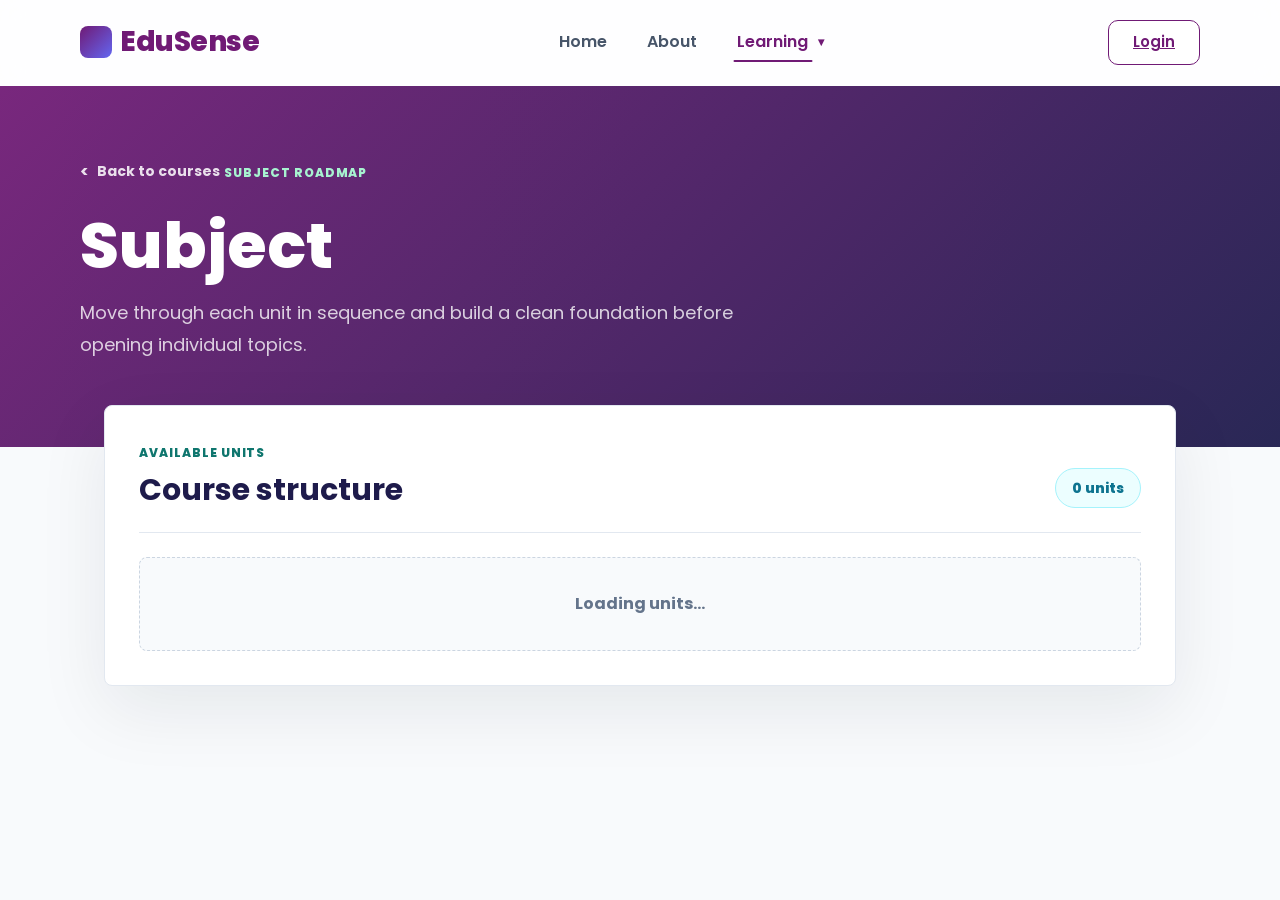
==== subject-detail.html @ 9ac5adc7 "frontend code" ====
<!DOCTYPE html>
<html lang="en">
<head>
    <meta charset="UTF-8">
    <meta name="viewport" content="width=device-width, initial-scale=1.0">
    <title>Subject Units - EduSense</title>
    <link rel="preconnect" href="https://fonts.googleapis.com">
    <link rel="preconnect" href="https://fonts.gstatic.com" crossorigin>
    <link href="https://fonts.googleapis.com/css2?family=Poppins:wght@400;500;600;700;800&display=swap" rel="stylesheet">
    <link rel="stylesheet" href="styles.css">
</head>
<body class="learning-detail-page">
    <nav>
        <div class="logo">EduSense</div>
        <ul class="nav-links">
            <li><a href="index.html">Home</a></li>
            <li><a href="about.html">About</a></li>
            <li class="dropdown">
                <a href="courses.html" class="active">Learning</a>
                <ul class="dropdown-menu">
                    <li><a href="dashboard.html">Dashboard</a></li>
                    <li><a href="courses.html">Courses</a></li>
                    <li><a href="quizzes.html">Quiz</a></li>
                    <li><a href="index.html#chatbot">Chatbot</a></li>
                </ul>
            </li>
        </ul>
        <div class="nav-buttons">
            <a href="login.html" class="btn-signin">Login</a>
            <div class="hamburger" id="hamburger">
                <span></span>
                <span></span>
                <span></span>
            </div>
        </div>
    </nav>

    <header class="learning-hero">
        <div class="learning-hero-inner">
            <a href="courses.html" class="learning-back-link">Back to courses</a>
            <div class="learning-kicker">Subject roadmap</div>
            <h1 id="subjectTitle">Subject Units</h1>
            <p>Move through each unit in sequence and build a clean foundation before opening individual topics.</p>
        </div>
    </header>

    <main class="learning-main">
        <section class="learning-panel">
            <div class="learning-section-head">
                <div>
                    <span class="learning-label">Available units</span>
                    <h2>Course structure</h2>
                </div>
                <span class="learning-count" id="unitCount">0 units</span>
            </div>

            <div id="loading" class="learning-status">Loading units...</div>
            <div id="unitsGrid" class="learning-list"></div>
        </section>
    </main>

    <script src="api.js"></script>
    <script>
        const hamburger = document.getElementById('hamburger');
        const navLinks = document.querySelector('.nav-links');
        const dropdown = document.querySelector('.dropdown > a');
        const dropdownMenu = document.querySelector('.dropdown-menu');

        hamburger.addEventListener('click', () => {
            hamburger.classList.toggle('active');
            navLinks.classList.toggle('active');
        });

        dropdown.addEventListener('click', (event) => {
            if (window.innerWidth <= 768) {
                event.preventDefault();
                dropdownMenu.classList.toggle('mobile-active');
            }
        });

        const params = new URLSearchParams(window.location.search);
        const subject = params.get('subject');
        const subjectName = subject ? subject.replace(/-/g, ' ') : 'Subject';

        document.getElementById('subjectTitle').textContent =
            subjectName.replace(/\b\w/g, letter => letter.toUpperCase());

        async function loadUnits() {
            const user = await api.requireAuth();
            if (!user) return;

            const units = await fetchAPI(`/learning/subjects/${subject}/units/`);
            const loading = document.getElementById('loading');
            const grid = document.getElementById('unitsGrid');
            const count = document.getElementById('unitCount');

            loading.style.display = 'none';

            if (!Array.isArray(units)) {
                grid.innerHTML = `<div class="learning-empty">${units.error || 'Failed to load units'}</div>`;
                return;
            }

            count.textContent = `${units.length} ${units.length === 1 ? 'unit' : 'units'}`;

            if (!units.length) {
                grid.innerHTML = '<div class="learning-empty">No units found for this subject.</div>';
                return;
            }

            grid.innerHTML = units.map((unit, index) => `
                <article class="learning-row">
                    <div class="learning-index">${String(index + 1).padStart(2, '0')}</div>
                    <div class="learning-row-body">
                        <p>Unit ${unit.order || index + 1}</p>
                        <h3>${unit.title}</h3>
                    </div>
                    <a href="unit-topics.html?unit=${unit.slug}" class="learning-action">Open Unit</a>
                </article>
            `).join('');
        }

        loadUnits();
    </script>
</body>
</html>
---- styles.css ----
:root {
  --primary: #701a75;
  --primary-light: #a21caf;
  --secondary: #6366f1;
  --accent: #fdf4ff;
  --text-dark: #1e1b4b;
  --text-muted: #475569;
  --bg-gradient: radial-gradient(at 0% 0%, hsla(253, 16%, 7%, 1) 0, transparent 50%),
    radial-gradient(at 50% 0%, hsla(225, 39%, 30%, 1) 0, transparent 50%),
    radial-gradient(at 100% 0%, hsla(339, 49%, 30%, 1) 0, transparent 50%);
  --glass: rgba(255, 255, 255, 0.8);
  --glass-border: rgba(255, 255, 255, 0.2);
  --shadow: 0 10px 30px -10px rgba(112, 26, 117, 0.2);
}

* {
  margin: 0;
  padding: 0;
  box-sizing: border-box;
}

html {
  scroll-behavior: smooth;
}

body {
  font-family: "Poppins", sans-serif;
  color: var(--text-dark);
  overflow-x: hidden;
  background-color: #fafafa;
  line-height: 1.5;
}

::selection {
  background: var(--primary-light);
  color: white;
}

/* Navigation Bar */
nav {
  display: flex;
  justify-content: space-between;
  align-items: center;
  padding: 20px 80px;
  background: var(--glass);
  backdrop-filter: blur(12px);
  -webkit-backdrop-filter: blur(12px);
  border-bottom: 1px solid var(--glass-border);
  position: sticky;
  top: 0;
  z-index: 1000;
  transition: all 0.3s ease;
}

.logo {
  font-size: 28px;
  font-weight: 800;
  color: var(--primary);
  letter-spacing: -0.5px;
  font-family: "Poppins", sans-serif;
  display: flex;
  align-items: center;
  gap: 8px;
}

.logo::before {
  content: "";
  width: 32px;
  height: 32px;
  background: linear-gradient(135deg, var(--primary) 0%, var(--secondary) 100%);
  border-radius: 8px;
  display: inline-block;
}

.nav-links {
  display: flex;
  list-style: none;
  gap: 32px;
}

.nav-links a {
  text-decoration: none;
  color: var(--text-muted);
  font-size: 16px;
  font-weight: 600;
  transition: all 0.3s ease;
  padding: 8px 4px;
  position: relative;
  display: inline-block;
}

.nav-links a::after {
  content: "";
  position: absolute;
  bottom: 0;
  left: 50%;
  width: 0;
  height: 2px;
  background: var(--primary);
  transition: all 0.3s ease;
  transform: translateX(-50%);
  border-radius: 2px;
}

.nav-links a:hover {
  color: var(--primary);
}

.nav-links a:hover::after,
.nav-links a.active::after {
  width: 100%;
}

.nav-links a.active {
  color: var(--primary);
}

.nav-links li.dropdown>a::before {
  content: "▾";
  position: absolute;
  right: -12px;
  top: 50%;
  transform: translateY(-50%);
  font-size: 12px;
  color: inherit;
}

/* Dropdown Menu */
.dropdown {
  position: relative;
}

.dropdown-menu {
  position: absolute;
  top: calc(100% + 10px);
  left: 50%;
  transform: translate(-50%, 8px);
  background: white;
  list-style: none;
  padding: 10px 0;
  border-radius: 8px;
  box-shadow: 0 10px 25px rgba(0, 0, 0, 0.1);
  min-width: 180px;
  opacity: 0;
  visibility: hidden;
  pointer-events: none;
  z-index: 1002;
  font-size: 17px;
  transition:
    opacity 0.2s ease,
    transform 0.2s ease,
    visibility 0.2s ease;
}

.dropdown-menu::before {
  content: "";
  position: absolute;
  left: 0;
  right: 0;
  bottom: 100%;
  height: 12px;
}

.dropdown-menu li {
  padding: 0;
  margin: 0;
}

.dropdown-menu a {
  display: block;
  padding: 12px 20px;
  text-decoration: none;
  color: #333;
  font-size: 14px;
  font-weight: 500;
  transition:
    color 0.3s ease,
    background 0.3s ease;
}

.dropdown-menu a:hover {
  color: #801e8b;
  background: #f5f5f5;
}

.dropdown:hover .dropdown-menu {
  opacity: 1;
  visibility: visible;
  pointer-events: auto;
  transform: translate(-50%, 0);
}

/* Hamburger Menu */
.hamburger {
  display: none;
  flex-direction: column;
  gap: 6px;
  cursor: pointer;
  z-index: 1001;
  padding: 10px;
}

.hamburger span {
  display: block;
  width: 28px;
  height: 3px;
  background: var(--primary);
  border-radius: 4px;
  transition: all 0.3s cubic-bezier(0.4, 0, 0.2, 1);
}

.hamburger.active span:nth-child(1) {
  transform: translateY(9px) rotate(45deg);
}

.hamburger.active span:nth-child(2) {
  opacity: 0;
  transform: translateX(-20px);
}

.hamburger.active span:nth-child(3) {
  transform: translateY(-9px) rotate(-45deg);
}

.nav-buttons {
  display: flex;
  gap: 12px;
  align-items: center;
}

.btn-signin {
  background: white;
  color: var(--primary);
  border: 1.5px solid var(--primary);
  padding: 10px 24px;
  border-radius: 10px;
  font-size: 15px;
  font-weight: 600;
  cursor: pointer;
  transition: all 0.3s cubic-bezier(0.4, 0, 0.2, 1);
}

.btn-signin:hover {
  background: var(--primary);
  color: white;
  transform: translateY(-1px);
  box-shadow: 0 4px 12px rgba(112, 26, 117, 0.2);
}

.btn-explore {
  background: linear-gradient(135deg, #801e8b 0%, #6b167b 100%);
  color: white;
  border: none;
  padding: 14px 35px;
  border-radius: 8px;
  font-size: 15px;
  font-weight: 700;
  cursor: pointer;
  transition:
    transform 0.3s ease,
    box-shadow 0.3s ease;
}

.btn-explore:hover {
  transform: translateY(-2px);
  box-shadow: 0 15px 30px rgba(128, 30, 139, 0.4);
}

/* Hero Section */
.hero {
  display: flex;
  align-items: center;
  justify-content: space-between;
  gap: 80px;
  padding: 80px 80px 120px;
  background: #f8fafc;
  position: relative;
  overflow: hidden;
  min-height: 90vh;
}

.hero-content {
  flex: 1.1;
  z-index: 2;
  max-width: 650px;
}

.hero-subtitle {
  display: block;
  font-size: 13px;
  font-weight: 700;
  color: #6366f1;
  letter-spacing: 1.5px;
  margin-bottom: 25px;
  text-transform: uppercase;
}

.hero h1 {
  font-size: 56px;
  font-weight: 800;
  line-height: 1.1;
  margin-bottom: 30px;
  color: #1e1b4b;
  letter-spacing: -1.5px;
}

.hero p {
  font-size: 19px;
  line-height: 1.7;
  color: #64748b;
  margin-bottom: 45px;
  max-width: 580px;
}

.btn-primary-new {
  display: inline-flex;
  align-items: center;
  gap: 10px;
  background: var(--primary);
  color: white;
  padding: 18px 36px;
  border-radius: 8px;
  font-size: 16px;
  font-weight: 700;
  text-decoration: none;
  transition: all 0.3s ease;
  box-shadow: 0 10px 20px rgba(112, 26, 117, 0.2);
}

.btn-primary-new:hover {
  background: var(--primary-light);
  transform: translateY(-3px);
  box-shadow: 0 15px 30px rgba(112, 26, 117, 0.3);
}

.hero-visual-new {
  flex: 0.9;
  position: relative;
  height: 500px;
  display: flex;
  align-items: center;
  justify-content: center;
}

.visual-blob {
  position: absolute;
  top: 10%;
  right: 5%;
  width: 450px;
  height: 450px;
  background: linear-gradient(135deg, rgba(162, 28, 175, 0.2) 0%, rgba(99, 102, 241, 0.2) 100%);
  border-radius: 50%;
  filter: blur(40px);
  z-index: 1;
  animation: float 6s ease-in-out infinite;
}

@keyframes float {

  0%,
  100% {
    transform: translate(0, 0);
  }

  50% {
    transform: translate(-20px, 20px);
  }
}

.image-stack {
  position: relative;
  width: 100%;
  height: 100%;
  z-index: 2;
}

.image-main {
  position: absolute;
  top: 0;
  right: 0;
  width: 420px;
  height: 420px;
  border-radius: 50%;
  border: 15px solid white;
  overflow: hidden;
  box-shadow: 0 30px 60px rgba(0, 0, 0, 0.1);
  background: white;
}

.image-main img {
  width: 100%;
  height: 100%;
  object-fit: cover;
}

.image-secondary {
  position: absolute;
  bottom: -20px;
  left: 0;
  width: 260px;
  height: 260px;
  border-radius: 50%;
  border: 12px solid white;
  overflow: hidden;
  box-shadow: 0 20px 40px rgba(0, 0, 0, 0.1);
  background: white;
}

.image-secondary img {
  width: 100%;
  height: 100%;
  object-fit: cover;
}

.stat-badge {
  position: absolute;
  bottom: 60px;
  right: -20px;
  background: white;
  padding: 25px 35px;
  border-radius: 20px;
  box-shadow: 0 20px 40px rgba(0, 0, 0, 0.08);
  display: flex;
  align-items: center;
  gap: 15px;
  z-index: 3;
  animation: slideUp 1s ease-out;
}

@keyframes slideUp {
  from {
    opacity: 0;
    transform: translateY(30px);
  }

  to {
    opacity: 1;
    transform: translateY(0);
  }
}

.stat-number {
  font-size: 42px;
  font-weight: 800;
  color: #3b82f6;
  line-height: 1;
}

.stat-text {
  font-size: 14px;
  font-weight: 700;
  color: #1e1b4b;
  line-height: 1.3;
}

@media (max-width: 1200px) {
  .hero {
    gap: 40px;
    padding: 60px 40px;
  }

  .hero h1 {
    font-size: 56px;
  }

  .image-main {
    width: 350px;
    height: 350px;
  }

  .image-secondary {
    width: 220px;
    height: 220px;
  }
}

@media (max-width: 992px) {
  .hero {
    flex-direction: column;
    text-align: center;
    padding: 80px 20px;
  }

  .hero-content {
    max-width: 100%;
  }

  .hero p {
    margin-inline: auto;
  }

  .hero-visual-new {
    width: 100%;
    max-width: 500px;
    height: 450px;
    margin-top: 40px;
  }

  .stat-badge {
    right: 0;
    bottom: 20px;
  }
}

/* Benefits Section */
.benefits {
  padding: 0 0 100px;
  background: #fdfaff;
}

.benefits-header {
  background: #452448;
  padding: 60px 80px 140px;
  display: grid;
  grid-template-columns: 1fr 1.5fr;
  align-items: center;
  gap: 80px;
  position: relative;
  overflow: hidden;
  color: white;

}

/* Dotted Map Pattern */
.benefits-header::after {
  content: "";
  position: absolute;
  top: 0;
  left: 0;
  width: 100%;
  height: 100%;
  background-image: radial-gradient(rgba(255, 255, 255, 0.1) 1.5px, transparent 1.5px);
  background-size: 30px 30px;
  opacity: 0.4;
  pointer-events: none;
}

.header-left h2 {
  font-size: 48px;
  font-weight: 800;
  line-height: 1.1;
  margin-top: 15px;
  color: white;
  letter-spacing: -1.5px;
}

.benefits-label-new {
  font-size: 13px;
  font-weight: 700;
  color: #818cf8;
  letter-spacing: 2px;
  position: relative;
  padding-left: 50px;
  display: inline-block;
}

.benefits-label-new::before {
  content: "";
  position: absolute;
  left: 0;
  top: 50%;
  width: 40px;
  height: 2px;
  background: #818cf8;
}

.header-center p {
  font-size: 18px;
  line-height: 1.8;
  color: #94a3b8;
  border-left: 1px solid rgba(255, 255, 255, 0.1);
  padding-left: 40px;
}

.header-right {
  display: flex;
  justify-content: flex-end;
}

.support-box {
  display: flex;
  align-items: center;
  gap: 20px;
  background: rgba(255, 255, 255, 0.05);
  padding: 22px 35px;
  border-radius: 100px;
  backdrop-filter: blur(10px);
  border: 1px solid rgba(255, 255, 255, 0.1);
}

.support-icon {
  width: 55px;
  height: 55px;
  background: #4f46e5;
  border-radius: 50%;
  display: flex;
  align-items: center;
  justify-content: center;
  font-size: 24px;
}

.support-text span {
  display: block;
  font-size: 11px;
  font-weight: 700;
  color: #94a3b8;
  letter-spacing: 1.5px;
  margin-bottom: 4px;
}

.support-text strong {
  font-size: 20px;
  color: white;
  font-weight: 800;
}

.benefits-grid {
  display: grid;
  grid-template-columns: repeat(4, 1fr);
  gap: 30px;
  max-width: 1400px;
  margin: -80px auto 0;
  padding: 0 40px;
  position: relative;
  z-index: 10;
}

.benefit-card {
  background: white;
  border-radius: 24px;
  overflow: hidden;
  box-shadow: 0 30px 60px rgba(0, 0, 0, 0.08);
  transition: all 0.4s cubic-bezier(0.175, 0.885, 0.32, 1.275);
  border: 1px solid #f1f5f9;
}

.benefit-card:hover {
  transform: translateY(-15px);
  box-shadow: 0 40px 80px rgba(205, 70, 229, 0.12);
  border-color: #e0e7ff;
}

.card-img {
  height: 160px;
  background: #f8fafc;
  display: flex;
  align-items: center;
  justify-content: center;
  overflow: hidden;
}

.card-img img {
  width: 100%;
  height: 100%;
  object-fit: cover;
  transition: transform 0.6s ease;
}

.benefit-card:hover .card-img img {
  transform: scale(1.1);
}

.card-content {
  padding: 20px;
}

.card-content h3 {
  font-size: 20px;
  font-weight: 700;
  margin-bottom: 15px;
  color: #1e1b4b;
}

.card-content p {
  font-size: 15px;
  color: #64748b;
  line-height: 1.7;
  margin-bottom: 30px;
}

.card-footer {
  display: flex;
  justify-content: space-between;
  align-items: center;
  padding-top: 15px;
  border-top: 1px solid #f1f5f9;
}

.card-footer span {
  font-size: 14px;
  font-weight: 700;
  color: #4f46e5;
}

.arrow-btn {
  width: 40px;
  height: 40px;
  background: #f1f5f9;
  border-radius: 50%;
  display: flex;
  align-items: center;
  justify-content: center;
  text-decoration: none;
  color: #1e1b4b;
  font-size: 20px;
  transition: all 0.3s ease;
}

.benefit-card:hover .arrow-btn {
  background: #4f46e5;
  color: white;
  transform: translateX(5px);
}

@media (max-width: 1300px) {
  .benefits-grid {
    grid-template-columns: repeat(2, 1fr);
  }
}

@media (max-width: 1024px) {
  .benefits-header {
    grid-template-columns: 1fr;
    gap: 40px;
    padding: 60px 40px 180px;
  }

  .header-center p {
    border-left: none;
    padding-left: 0;
    max-width: 100%;
  }

  .header-right {
    justify-content: flex-start;
  }
}

@media (max-width: 640px) {
  .benefits-grid {
    grid-template-columns: 1fr;
    margin-top: -120px;
  }

  .header-left h2 {
    font-size: 36px;
  }

  .support-box {
    width: 100%;
  }
}


/* How It Works Section - Unique Roadmap Design */
.how-it-works {
  padding: 80px 40px;
  background: #ffffff;
  color: var(--text-dark);
  position: relative;
  overflow: hidden;
}

.how-it-works::before {
  content: "";
  position: absolute;
  top: 0;
  left: 0;
  width: 100%;
  height: 100%;
  background: radial-gradient(circle at 20% 30%, rgba(112, 26, 117, 0.02) 0%, transparent 50%),
    radial-gradient(circle at 80% 70%, rgba(99, 102, 241, 0.02) 0%, transparent 50%);
  pointer-events: none;
}

.how-header {
  text-align: center;
  margin-bottom: 60px;
}

.how-header h2 {
  font-size: 40px;
  font-weight: 800;
  letter-spacing: -1.5px;
  color: var(--text-dark);
}

.steps-grid {
  display: flex;
  flex-direction: column;
  gap: 40px;
  max-width: 900px;
  margin: 0 auto;
  position: relative;
}

/* Connecting Line */
.steps-grid::after {
  content: "";
  position: absolute;
  top: 50px;
  left: 50%;
  width: 2px;
  height: calc(100% - 100px);
  background: linear-gradient(to bottom, var(--primary) 0%, var(--secondary) 100%);
  opacity: 0.3;
  z-index: 0;
}

.step-card {
  width: 42%;
  background: #ffffff;
  border: 1px solid #f1f5f9;
  padding: 10px;
  border-radius: 24px;
  position: relative;
  z-index: 1;
  transition: all 0.4s cubic-bezier(0.4, 0, 0.2, 1);
  box-shadow: 0 4px 12px rgba(0, 0, 0, 0.03);
}

.step-card:nth-child(even) {
  align-self: flex-end;
}

.step-card:nth-child(odd) {
  align-self: flex-start;
}

.step-card:hover {
  background: #ffffff;
  transform: translateY(-5px) scale(1.02);
  border-color: var(--primary-light);
  box-shadow: var(--shadow);
}

.step-number {
  position: absolute;
  top: -15px;
  font-size: 60px;
  font-weight: 900;
  color: rgba(112, 26, 117, 0.03);
  z-index: -1;
  letter-spacing: -3px;
}

.step-card:nth-child(odd) .step-number {
  right: 20px;
}

.step-card:nth-child(even) .step-number {
  left: 20px;
}

.step-icon {
  width: 35px;
  height: 35px;
  background: linear-gradient(135deg, var(--primary) 0%, var(--secondary) 100%);
  border-radius: 15px;
  display: flex;
  align-items: center;
  justify-content: center;
  font-size: 22px;
  margin-bottom: 16px;
  box-shadow: 0 8px 16px rgba(0, 0, 0, 0.15);
}

.step-card h3 {
  font-size: 15px;
  font-weight: 700;
  margin-bottom: 10px;
  color: var(--text-dark);
}

.step-card p {
  font-size: 14px;
  line-height: 1.7;
  color: var(--text-muted);
}

.step-card.featured {
  background: var(--accent);
  border-color: var(--primary-light);
}

/* Connecting Point on Line */
.step-card::before {
  content: "";
  position: absolute;
  top: 40px;
  width: 12px;
  height: 12px;
  background: var(--primary);
  border: 4px solid #ffffff;
  border-radius: 50%;
  z-index: 2;
}

.step-card:nth-child(odd)::before {
  right: -60px;
}

.step-card:nth-child(even)::before {
  left: -60px;
}

@keyframes slideInLeft {
  from {
    opacity: 0;
    transform: translateX(-30px);
  }

  to {
    opacity: 1;
    transform: translateX(0);
  }
}


.how-header {
  margin-bottom: 42px;
}

/* Custom Scrollbar */
::-webkit-scrollbar {
  width: 10px;
}

::-webkit-scrollbar-track {
  background: #f1f1f1;
}

::-webkit-scrollbar-thumb {
  background: var(--primary);
  border-radius: 5px;
}

::-webkit-scrollbar-thumb:hover {
  background: var(--primary-light);
}

/* Consolidated Media Queries */
@media (max-width: 1200px) {
  nav {
    padding: 20px 40px;
  }

  .hero {
    padding: 80px 40px;
  }

  .hero h1 {
    font-size: 54px;
  }
}

@media (max-width: 1024px) {
  .hero {
    flex-direction: column;
    text-align: center;
    padding: 60px 20px;
    gap: 40px;
  }

  .hero-content {
    max-width: 100%;
    display: flex;
    flex-direction: column;
    align-items: center;
  }

  .hero h1 {
    font-size: 48px;
    letter-spacing: -1px;
  }

  .hero p {
    max-width: 100%;
  }

  .benefits {
    flex-direction: column;
    padding: 80px 20px;
    gap: 60px;
  }

  .benefits-content {
    text-align: center;
  }

  .benefits-grid {
    max-width: 100%;
  }

  .steps-grid {
    grid-template-columns: repeat(2, 1fr);
  }
}

@media (max-width: 768px) {
  nav {
    padding: 15px 20px;
  }

  .hamburger {
    display: flex;
  }

  .nav-links {
    position: fixed;
    top: 0;
    right: -100%;
    width: 100%;
    max-width: 100%;
    height: 100vh;
    background: white;
    flex-direction: column;
    justify-content: center;
    align-items: center;
    gap: 20px;
    box-shadow: none;
    transition: all 0.5s cubic-bezier(0.77, 0, 0.175, 1);
    z-index: 1000;
    padding: 60px 40px;
  }

  .nav-links.active {
    right: 0;
  }

  .nav-links li {
    width: 100%;
    text-align: center;
  }

  .nav-links a {
    font-size: 20px;
    display: block;
    padding: 15px;
  }

  .dropdown-menu {
    position: static;
    display: none;
    transform: none;
    opacity: 1;
    visibility: visible;
    pointer-events: auto;
    box-shadow: none;
    background: rgba(112, 26, 117, 0.05);
    width: 100%;
    margin-top: 15px;
    padding: 10px;
    border-radius: 12px;
    border: 1px solid rgba(112, 26, 117, 0.1);
  }

  .dropdown-menu.mobile-active {
    display: block !important;
  }

  .dropdown-menu li a {
    font-size: 16px;
    padding: 10px;
    color: var(--primary);
  }

  .dropdown:hover .dropdown-menu {
    display: block;
  }

  .hero h1 {
    font-size: 36px;
  }

  .benefits-grid {
    grid-template-columns: 1fr;
  }

  .steps-grid {
    flex-direction: column;
    gap: 40px;
    align-items: flex-start;
    padding-left: 40px;
  }

  .steps-grid::after {
    left: 10px;
    top: 0;
    height: 100%;
  }

  .step-card {
    width: 100%;
    align-self: flex-start !important;
    padding: 30px;
  }

  .step-card::before {
    left: -42px !important;
    right: auto !important;
    top: 40px;
  }

  .step-number {
    font-size: 60px;
    top: -20px;
  }

  .how-header h2 {
    font-size: 32px;
  }

  .logo {
    font-size: 24px;
  }
}

/* About Page Specific Styles */
.about-hero {
  position: relative;
  height: 400px;
  width: 100%;
  overflow: hidden;
  display: flex;
  align-items: center;
  justify-content: center;
}

.about-hero-img {
  position: absolute;
  top: 0;
  left: 0;
  width: 100%;
  height: 100%;
  object-fit: cover;
  filter: blur(6px) brightness(0.6);
  transform: scale(1.1);
  z-index: -1;
  animation: slowZoom 20s ease-in-out infinite alternate;
}

@keyframes slowZoom {
  from {
    transform: scale(1);
  }

  to {
    transform: scale(1.15);
  }
}

.about-hero-overlay {
  position: absolute;
  top: 0;
  left: 0;
  width: 100%;
  height: 100%;
  background: linear-gradient(to bottom, rgba(53, 11, 55, 0.4), rgba(15, 23, 42, 0.7));
  z-index: 0;
}

.about-hero-content {
  position: relative;
  z-index: 1;
  text-align: center;
  animation: fadeInDown 1s ease-out;
}

.about-hero-content h1 {
  color: white;
  font-size: 64px;
  font-weight: 800;
  letter-spacing: -2px;
  text-shadow: 0 10px 30px rgba(0, 0, 0, 0.5);
}

.about-details {
  padding: 120px 80px;
  background: #ffffff;
  position: relative;
}

.about-container {
  max-width: 1200px;
  margin: 0 auto;
  display: flex;
  align-items: center;
  gap: 100px;
}

.about-text {
  flex: 1.2;
  animation: slideInLeft 1s ease-out;
}

.about-text h2 {
  font-size: 48px;
  font-weight: 800;
  color: var(--text-dark);
  margin-bottom: 30px;
  line-height: 1.1;
  letter-spacing: -1px;
}

.about-text p {
  font-size: 18px;
  line-height: 1.8;
  color: var(--text-muted);
  margin-bottom: 25px;
}

.about-image-wrapper {
  flex: 0.8;
  position: relative;
  animation: slideInRight 1s ease-out;
}

.about-main-img {
  width: 100%;
  border-radius: 40px;
  box-shadow: 0 40px 80px rgba(53, 11, 55, 0.2);
  transition: transform 0.6s cubic-bezier(0.165, 0.84, 0.44, 1);
}

.about-main-img:hover {
  transform: translateY(-10px) rotate(1.5deg);
}

/* Quote Section */
.mission-quote {
  padding: 100px 80px;
  background: var(--accent);
  text-align: center;
  position: relative;
}

.mission-quote blockquote {
  max-width: 800px;
  margin: 0 auto;
  font-size: 32px;
  font-weight: 700;
  color: var(--primary);
  font-style: italic;
  line-height: 1.4;
  position: relative;
}

.mission-quote blockquote::before {
  content: "“";
  font-size: 120px;
  position: absolute;
  top: -60px;
  left: -40px;
  color: rgba(112, 26, 117, 0.1);
  font-family: serif;
}

@keyframes fadeInDown {
  from {
    opacity: 0;
    transform: translateY(-30px);
  }

  to {
    opacity: 1;
    transform: translateY(0);
  }
}

@keyframes slideInRight {
  from {
    opacity: 0;
    transform: translateX(50px);
  }

  to {
    opacity: 1;
    transform: translateX(0);
  }
}

@media (max-width: 1200px) {
  .about-container {
    gap: 60px;
  }
}

@media (max-width: 1024px) {
  .about-container {
    flex-direction: column;
    text-align: center;
    gap: 60px;
  }

  .about-details {
    padding: 80px 20px;
  }

  .about-hero h1 {
    font-size: 44px;
  }

  .mission-quote blockquote {
    font-size: 24px;
  }
}

/* Courses & Learning System Styles */
.courses-section,
.units-section {
  padding: 80px 20px;
  background: #f8fafc;
}

.container {
  max-width: 1200px;
  margin: 0 auto;
}

.courses-grid {
  display: grid;
  grid-template-columns: repeat(auto-fill, minmax(320px, 1fr));
  gap: 30px;
}

.course-card {
  background: white;
  padding: 40px;
  border-radius: 24px;
  border: 1px solid #e2e8f0;
  transition: all 0.4s cubic-bezier(0.165, 0.84, 0.44, 1);
  display: flex;
  flex-direction: column;
  gap: 15px;
}

.course-card:hover {
  transform: translateY(-10px);
  box-shadow: 0 20px 40px rgba(112, 26, 117, 0.08);
  border-color: var(--primary-light);
}

.course-icon {
  font-size: 40px;
  margin-bottom: 10px;
}

.course-card h3 {
  font-size: 22px;
  color: var(--text-dark);
}

.course-card p {
  font-size: 15px;
  color: var(--text-muted);
  line-height: 1.6;
}

.btn-learn,
.btn-learn-unit {
  margin-top: auto;
  display: inline-block;
  padding: 12px 24px;
  background: var(--accent);
  color: var(--primary);
  text-decoration: none;
  border-radius: 10px;
  font-weight: 700;
  text-align: center;
  transition: all 0.3s ease;
}

.btn-learn:hover,
.btn-learn-unit:hover {
  background: var(--primary);
  color: white;
}

/* Units Page Styles */
.units-grid {
  display: flex;
  flex-direction: column;
  gap: 20px;
  max-width: 800px;
  margin: 0 auto;
}

.unit-card {
  background: white;
  padding: 30px;
  border-radius: 20px;
  border: 1px solid #e2e8f0;
  display: grid;
  grid-template-columns: 80px 1fr auto;
  align-items: center;
  gap: 20px;
  transition: all 0.3s ease;
}

.unit-card:hover {
  border-color: var(--primary-light);
  background: #fdfdff;
}

.unit-number {
  font-weight: 800;
  color: var(--primary);
  font-size: 14px;
  text-transform: uppercase;
  letter-spacing: 1px;
}

/* Topic Detail Styles */
.topic-header {
  padding: 60px 0;
  background: var(--primary);
  color: white;
}

.breadcrumb {
  font-size: 14px;
  opacity: 0.7;
  display: block;
  margin-bottom: 10px;
}

.topic-content {
  padding: 80px 0;
  background: white;
}

.content-area {
  max-width: 900px;
  margin: 0 auto;
  line-height: 1.8;
  font-size: 17px;
  color: #334155;
}

.topic-description h2 {
  margin: 40px 0 20px;
  color: var(--text-dark);
}

.topic-description p {
  margin-bottom: 25px;
}

.topic-description ul {
  margin-bottom: 30px;
  padding-left: 20px;
}

.topic-description li {
  margin-bottom: 15px;
}

.note-box {
  background: #f1f5f9;
  border-left: 4px solid var(--primary);
  padding: 20px;
  border-radius: 0 12px 12px 0;
  margin-top: 50px;
}

/* Loader Styles */
.loader-container {
  text-align: center;
  padding: 60px 0;
}

.loader {
  width: 48px;
  height: 48px;
  border: 5px solid var(--accent);
  border-bottom-color: var(--primary);
  border-radius: 50%;
  display: inline-block;
  box-sizing: border-box;
  animation: rotation 1s linear infinite;
  margin-bottom: 20px;
}

@keyframes rotation {
  0% {
    transform: rotate(0deg);
  }

  100% {
    transform: rotate(360deg);
  }
}

@media (max-width: 768px) {
  .unit-card {
    grid-template-columns: 1fr;
    text-align: center;
  }

  .topic-header h1 {
    font-size: 28px;
  }
}

/* Navigation Links & Buttons */
.back-link {
  display: inline-block;
  color: white;
  text-decoration: none;
  font-size: 14px;
  font-weight: 600;
  margin-bottom: 20px;
  opacity: 0.8;
  transition: all 0.3s ease;
}

.back-link:hover {
  opacity: 1;
  transform: translateX(-5px);
}

.topic-navigation {
  display: flex;
  justify-content: space-between;
  gap: 20px;
  margin-top: 50px;
  padding-top: 40px;
  border-top: 1px solid #f1f5f9;
}

.btn-nav {
  padding: 14px 28px;
  background: white;
  border: 2px solid var(--primary);
  color: var(--primary);
  border-radius: 12px;
  font-weight: 700;
  cursor: pointer;
  transition: all 0.3s cubic-bezier(0.4, 0, 0.2, 1);
  font-family: inherit;
}

.btn-nav:hover {
  background: var(--primary);
  color: white;
  transform: translateY(-2px);
}

@media (max-width: 600px) {
  .topic-navigation {
    flex-direction: column;
  }

  .btn-nav {
    width: 100%;
  }
}


/* Unit Topics & Detailed Content Styles */
.topics-section {
  padding: 80px 20px;
  background: #ffffff;
}

.topics-list {
  display: flex;
  flex-direction: column;
  gap: 20px;
  max-width: 900px;
  margin: 0 auto;
}

.topic-item-card {
  background: white;
  padding: 30px;
  border-radius: 20px;
  border: 1px solid #e2e8f0;
  display: flex;
  justify-content: space-between;
  align-items: center;
  transition: all 0.3s ease;
}

.topic-item-card:hover {
  border-color: var(--primary-light);
  box-shadow: 0 10px 20px rgba(112, 26, 117, 0.05);
  transform: translateX(10px);
}

.topic-info h3 {
  font-size: 20px;
  color: var(--text-dark);
  margin-bottom: 8px;
}

.topic-info p {
  font-size: 14px;
  color: var(--text-muted);
}

.btn-read-more {
  padding: 10px 24px;
  background: var(--accent);
  color: var(--primary);
  text-decoration: none;
  border-radius: 8px;
  font-weight: 700;
  transition: all 0.3s ease;
}

.btn-read-more:hover {
  background: var(--primary);
  color: white;
}

/* Detailed Academic Page Styles */
.detailed-content {
  max-width: 1000px;
  margin: 0 auto;
  padding-bottom: 100px;
}

.academic-section {
  margin-bottom: 60px;
  animation: fadeInUp 0.8s ease-out forwards;
  opacity: 0;
}

@keyframes fadeInUp {
  from {
    opacity: 0;
    transform: translateY(20px);
  }

  to {
    opacity: 1;
    transform: translateY(0);
  }
}

.academic-section h2 {
  font-size: 28px;
  color: var(--primary);
  margin-bottom: 20px;
  display: flex;
  align-items: center;
  gap: 15px;
}

.academic-body {
  font-size: 17px;
  line-height: 1.8;
  color: #334155;
  padding-left: 20px;
  border-left: 2px solid #f1f5f9;
}

.keypoints-list {
  list-style: none;
  padding: 0;
}

.keypoints-list li {
  padding: 12px 0;
  border-bottom: 1px solid #f1f5f9;
}

.comparison-grid {
  display: grid;
  grid-template-columns: 1fr 1fr;
  gap: 30px;
  margin-top: 20px;
}

.pros,
.cons {
  padding: 24px;
  border-radius: 16px;
}

.pros {
  background: rgba(34, 197, 94, 0.05);
  border: 1px solid rgba(34, 197, 94, 0.1);
}

.cons {
  background: rgba(239, 68, 68, 0.05);
  border: 1px solid rgba(239, 68, 68, 0.1);
}

.pros h4 {
  color: #15803d;
  margin-bottom: 15px;
}

.cons h4 {
  color: #b91c1c;
  margin-bottom: 15px;
}

.example-box {
  background: #0f172a;
  color: #e2e8f0;
  padding: 30px;
  border-radius: 20px;
  font-style: italic;
  position: relative;
}

.example-box::before {
  content: "Example";
  position: absolute;
  top: -12px;
  left: 20px;
  background: var(--primary);
  color: white;
  padding: 2px 12px;
  border-radius: 4px;
  font-size: 12px;
  font-style: normal;
  font-weight: 700;
}

@media (max-width: 768px) {
  .topic-item-card {
    flex-direction: column;
    text-align: center;
    gap: 20px;
  }

  .comparison-grid {
    grid-template-columns: 1fr;
  }
}

/* Modern Learning Detail Pages */
.learning-detail-page {
  background: #f8fafc;
  min-height: 100vh;
}

.learning-hero {
  background:
    linear-gradient(135deg, rgba(112, 26, 117, 0.94), rgba(30, 27, 75, 0.94)),
    linear-gradient(90deg, #f8fafc 0, #e0f2fe 100%);
  color: white;
  padding: 74px 24px 86px;
}

.learning-hero.compact {
  padding-bottom: 72px;
}

.learning-hero.topic-hero {
  padding-bottom: 78px;
}

.learning-hero-inner {
  max-width: 1120px;
  margin: 0 auto;
}

.learning-back-link {
  display: inline-flex;
  align-items: center;
  gap: 8px;
  color: rgba(255, 255, 255, 0.86);
  text-decoration: none;
  font-family: inherit;
  font-size: 14px;
  font-weight: 700;
  margin-bottom: 28px;
  transition: color 0.2s ease, transform 0.2s ease;
}

.learning-back-link::before {
  content: "<";
  font-size: 16px;
}

.learning-back-link:hover {
  color: white;
  transform: translateX(-3px);
}

.button-reset {
  border: 0;
  background: transparent;
  cursor: pointer;
  padding: 0;
}

.learning-kicker,
.learning-label {
  color: #0f766e;
  display: inline-flex;
  align-items: center;
  font-size: 12px;
  font-weight: 800;
  letter-spacing: 0.08em;
  text-transform: uppercase;
}

.learning-hero .learning-kicker {
  color: #a7f3d0;
  margin-bottom: 14px;
}

.learning-hero h1 {
  max-width: 820px;
  font-size: clamp(36px, 7vw, 64px);
  line-height: 1.05;
  font-weight: 800;
  margin-bottom: 18px;
  letter-spacing: 0;
}

.learning-hero p {
  max-width: 680px;
  color: rgba(255, 255, 255, 0.78);
  font-size: 18px;
  line-height: 1.8;
}

.learning-main,
.topic-reading-shell {
  max-width: 1120px;
  margin: -42px auto 90px;
  padding: 0 24px;
}

.learning-panel,
.markdown-content {
  background: white;
  border: 1px solid #e2e8f0;
  border-radius: 8px;
  box-shadow: 0 24px 70px rgba(15, 23, 42, 0.08);
}

.learning-panel {
  padding: 34px;
}

.learning-section-head {
  display: flex;
  align-items: flex-end;
  justify-content: space-between;
  gap: 24px;
  padding-bottom: 24px;
  border-bottom: 1px solid #e2e8f0;
  margin-bottom: 24px;
}

.learning-section-head h2 {
  margin-top: 8px;
  font-size: 30px;
  line-height: 1.2;
  color: var(--text-dark);
}

.learning-count {
  flex: 0 0 auto;
  display: inline-flex;
  align-items: center;
  justify-content: center;
  min-height: 40px;
  padding: 0 16px;
  border-radius: 999px;
  background: #ecfeff;
  color: #0e7490;
  border: 1px solid #a5f3fc;
  font-size: 14px;
  font-weight: 800;
}

.learning-list {
  display: grid;
  gap: 14px;
}

.learning-row {
  display: grid;
  grid-template-columns: 64px minmax(0, 1fr) auto;
  align-items: center;
  gap: 20px;
  min-height: 98px;
  padding: 20px;
  border: 1px solid #e2e8f0;
  border-radius: 8px;
  background: #ffffff;
  transition: transform 0.2s ease, border-color 0.2s ease, box-shadow 0.2s ease;
}

.learning-row:hover {
  transform: translateY(-2px);
  border-color: rgba(112, 26, 117, 0.38);
  box-shadow: 0 14px 34px rgba(112, 26, 117, 0.08);
}

.learning-index {
  width: 52px;
  height: 52px;
  display: grid;
  place-items: center;
  border-radius: 8px;
  background: #fdf4ff;
  color: var(--primary);
  font-size: 15px;
  font-weight: 800;
}

.topic-row .learning-index {
  background: #ecfdf5;
  color: #047857;
}

.learning-row-body {
  min-width: 0;
}

.learning-row-body p {
  margin-bottom: 6px;
  color: #64748b;
  font-size: 13px;
  font-weight: 700;
  text-transform: uppercase;
  letter-spacing: 0.04em;
}

.learning-row-body h3 {
  color: var(--text-dark);
  font-size: 21px;
  line-height: 1.35;
  overflow-wrap: anywhere;
}

.learning-action {
  display: inline-flex;
  align-items: center;
  justify-content: center;
  min-height: 42px;
  padding: 0 18px;
  border-radius: 8px;
  background: var(--primary);
  color: white;
  text-decoration: none;
  font-size: 14px;
  font-weight: 800;
  transition: background 0.2s ease, transform 0.2s ease;
  white-space: nowrap;
}

.learning-action:hover {
  background: #581c87;
  transform: translateY(-1px);
}

.learning-status,
.learning-empty {
  padding: 34px 24px;
  border: 1px dashed #cbd5e1;
  border-radius: 8px;
  background: #f8fafc;
  color: #64748b;
  text-align: center;
  font-weight: 700;
}

.topic-reading-shell {
  max-width: 980px;
}

.markdown-content {
  padding: 48px;
  color: #334155;
  font-size: 17px;
  line-height: 1.85;
}

.markdown-content:empty {
  display: none;
}

.markdown-content h1,
.markdown-content h2,
.markdown-content h3,
.markdown-content h4 {
  color: var(--text-dark);
  line-height: 1.25;
  margin: 34px 0 14px;
}

.markdown-content h1:first-child,
.markdown-content h2:first-child,
.markdown-content h3:first-child {
  margin-top: 0;
}

.markdown-content h1 {
  font-size: 34px;
}

.markdown-content h2 {
  font-size: 27px;
  padding-bottom: 10px;
  border-bottom: 1px solid #e2e8f0;
}

.markdown-content h3 {
  font-size: 22px;
}

.markdown-content p,
.markdown-content ul,
.markdown-content ol,
.markdown-content blockquote,
.markdown-content pre,
.markdown-content table {
  margin-bottom: 20px;
}

.markdown-content ul,
.markdown-content ol {
  padding-left: 24px;
}

.markdown-content li {
  margin-bottom: 10px;
}

.markdown-content code {
  padding: 2px 6px;
  border-radius: 6px;
  background: #f1f5f9;
  color: #86198f;
  font-size: 0.92em;
}

.markdown-content pre {
  overflow-x: auto;
  padding: 20px;
  border-radius: 8px;
  background: #0f172a;
  color: #e2e8f0;
}

.markdown-content pre code {
  padding: 0;
  background: transparent;
  color: inherit;
}

.markdown-content blockquote {
  padding: 18px 22px;
  border-left: 4px solid var(--primary);
  border-radius: 0 8px 8px 0;
  background: #f8fafc;
  color: #475569;
}

.markdown-content table {
  width: 100%;
  border-collapse: collapse;
  overflow: hidden;
  border-radius: 8px;
}

.markdown-content th,
.markdown-content td {
  padding: 14px;
  border: 1px solid #e2e8f0;
  text-align: left;
}

.markdown-content th {
  background: #f8fafc;
  color: var(--text-dark);
}

.topic-step-nav {
  display: grid;
  grid-template-columns: 1fr 1fr;
  gap: 18px;
  margin-top: 22px;
}

.topic-step-button {
  display: flex;
  align-items: center;
  min-height: 74px;
  padding: 18px 22px;
  border-radius: 8px;
  border: 1px solid #e2e8f0;
  background: white;
  color: var(--text-dark);
  text-decoration: none;
  font-size: 16px;
  font-weight: 800;
  box-shadow: 0 14px 38px rgba(15, 23, 42, 0.06);
  transition: transform 0.2s ease, border-color 0.2s ease, color 0.2s ease;
}

.topic-step-button:first-child {
  justify-content: flex-start;
}

.topic-step-button:last-child {
  justify-content: flex-end;
  text-align: right;
}

.topic-step-button:first-child::before {
  content: "<";
  margin-right: 12px;
  color: var(--primary);
}

.topic-step-button:last-child::after {
  content: ">";
  margin-left: 12px;
  color: var(--primary);
}

.topic-step-button:hover {
  transform: translateY(-2px);
  border-color: rgba(112, 26, 117, 0.38);
  color: var(--primary);
}

.topic-step-button.disabled {
  pointer-events: none;
  cursor: not-allowed;
  opacity: 0.5;
  background: #f8fafc;
  color: #64748b;
  box-shadow: none;
}

.topic-step-button.disabled::before,
.topic-step-button.disabled::after {
  color: #94a3b8;
}

@media (max-width: 768px) {
  .learning-hero {
    padding: 52px 20px 74px;
  }

  .learning-hero p {
    font-size: 16px;
  }

  .learning-main,
  .topic-reading-shell {
    margin-bottom: 60px;
    padding: 0 16px;
  }

  .learning-panel,
  .markdown-content {
    padding: 24px;
  }

  .learning-section-head {
    align-items: flex-start;
    flex-direction: column;
  }

  .learning-row {
    grid-template-columns: 52px minmax(0, 1fr);
  }

  .learning-action {
    grid-column: 1 / -1;
    width: 100%;
  }

  .topic-step-nav {
    grid-template-columns: 1fr;
  }

  .topic-step-button,
  .topic-step-button:last-child {
    justify-content: center;
    text-align: center;
  }
}

@media (max-width: 480px) {
  .learning-row {
    grid-template-columns: 1fr;
  }

  .learning-index {
    width: 44px;
    height: 44px;
  }

  .markdown-content {
    font-size: 16px;
  }
}


/* Footer Styles */
footer {
  background: #0f172a;
  color: #f8fafc;
  padding: 80px 80px 40px;
  position: relative;
  overflow: hidden;
}

.footer-container {
  max-width: 1200px;
  margin: 0 auto;
  display: grid;
  grid-template-columns: 1.5fr 1fr 1fr 1.2fr;
  gap: 60px;
  position: relative;
  z-index: 2;
}

.footer-info .logo {
  color: white;
  margin-bottom: 25px;
}

.footer-info .logo::before {
  background: linear-gradient(135deg, white 0%, var(--primary-light) 100%);
}

.footer-info p {
  color: #94a3b8;
  line-height: 1.8;
  margin-bottom: 30px;
  font-size: 15px;
}

.footer-socials {
  display: flex;
  gap: 15px;
}

.social-icon {
  width: 40px;
  height: 40px;
  background: rgba(255, 255, 255, 0.05);
  border-radius: 10px;
  display: flex;
  align-items: center;
  justify-content: center;
  font-size: 18px;
  color: white;
  transition: all 0.3s ease;
  text-decoration: none;
}

.social-icon:hover {
  background: var(--primary);
  transform: translateY(-5px);
}

.footer-links h4,
.footer-newsletter h4 {
  font-size: 18px;
  font-weight: 700;
  margin-bottom: 25px;
  color: white;
}

.footer-links ul {
  list-style: none;
}

.footer-links li {
  margin-bottom: 12px;
}

.footer-links a {
  color: #94a3b8;
  text-decoration: none;
  font-size: 15px;
  transition: all 0.3s ease;
}

.footer-links a:hover {
  color: var(--primary-light);
  padding-left: 5px;
}

.footer-newsletter p {
  color: #94a3b8;
  font-size: 14px;
  margin-bottom: 20px;
}

.newsletter-form {
  display: flex;
  gap: 10px;
}

.newsletter-form input {
  flex: 1;
  padding: 12px 16px;
  background: rgba(255, 255, 255, 0.05);
  border: 1px solid rgba(255, 255, 255, 0.1);
  border-radius: 8px;
  color: white;
  outline: none;
}

.newsletter-form button {
  padding: 12px 20px;
  background: var(--primary);
  border: none;
  border-radius: 8px;
  color: white;
  font-weight: 700;
  cursor: pointer;
  transition: all 0.3s ease;
}

.newsletter-form button:hover {
  background: var(--primary-light);
}

.footer-bottom {
  margin-top: 60px;
  padding-top: 30px;
  border-top: 1px solid rgba(255, 255, 255, 0.1);
  text-align: center;
  color: #64748b;
  font-size: 14px;
}

@media (max-width: 1024px) {
  footer {
    padding: 60px 40px 30px;
  }

  .footer-container {
    grid-template-columns: repeat(2, 1fr);
    gap: 40px;
  }
}

@media (max-width: 600px) {
  .footer-container {
    grid-template-columns: 1fr;
  }

  .newsletter-form {
    flex-direction: column;
  }
}

/* --- About Page New UI Styles --- */

.about-hero-new {
  height: 450px;
  position: relative;
  display: flex;
  align-items: center;
  justify-content: center;
  text-align: center;
  background: url('https://images.unsplash.com/photo-1497366216548-37526070297c?q=80&w=1500&auto=format&fit=crop') center/cover no-repeat;
  color: white;
  margin-top: -1px;
}

.hero-overlay {
  position: absolute;
  top: 0;
  left: 0;
  width: 100%;
  height: 100%;
  background: rgba(15, 23, 42, 0.7);
}

.about-hero-new .hero-text {
  position: relative;
  z-index: 2;
}

.about-hero-new h1 {
  font-size: 56px;
  font-weight: 800;
  margin-bottom: 15px;
  letter-spacing: -1px;
}

.about-hero-new p {
  font-size: 19px;
  opacity: 0.95;
  font-weight: 500;
  max-width: 600px;
  margin: 0 auto;
}

.about-section-new {
  padding: 120px 80px;
  background: white;
}

.container-new {
  max-width: 1300px;
  margin: 0 auto;
  display: grid;
  grid-template-columns: 1fr 1.1fr;
  gap: 100px;
  align-items: center;
}

.about-visual-stack {
  position: relative;
  height: 550px;
}

.img-main {
  width: 80%;
  height: 480px;
  border-radius: 4px;
  overflow: hidden;
  box-shadow: 0 30px 60px rgba(0, 0, 0, 0.1);
}

.img-main img {
  width: 100%;
  height: 100%;
  object-fit: cover;
}

.img-secondary {
  position: absolute;
  bottom: 0;
  right: 0;
  width: 60%;
  height: 380px;
  border: 15px solid white;
  border-radius: 4px;
  overflow: hidden;
  box-shadow: 0 20px 40px rgba(0, 0, 0, 0.1);
}

.img-secondary img {
  width: 100%;
  height: 100%;
  object-fit: cover;
}

.stat-box-blue {
  position: absolute;
  bottom: 40px;
  left: -30px;
  background: #1e3a8a;
  color: white;
  padding: 35px 45px;
  border-radius: 4px;
  box-shadow: 0 20px 40px rgba(30, 58, 138, 0.4);
  text-align: center;
  z-index: 3;
}

.stat-box-blue .count {
  display: block;
  font-size: 42px;
  font-weight: 800;
  margin-bottom: 5px;
  color: white;
}

.stat-box-blue .label {
  font-size: 14px;
  font-weight: 700;
  text-transform: uppercase;
  letter-spacing: 1.5px;
  opacity: 0.9;
}

.about-content-text h2 {
  font-size: 48px;
  font-weight: 800;
  color: #1e1b4b;
  line-height: 1.15;
  margin: 20px 0 35px;
  letter-spacing: -1.5px;
}

.subtitle-line {
  font-size: 14px;
  font-weight: 700;
  color: #351f35;
  /* Orange */
  letter-spacing: 2.5px;
  display: flex;
  align-items: center;
  gap: 20px;
  text-transform: uppercase;
}

.subtitle-line::after {
  content: "";
  width: 70px;
  height: 2px;
  background: #56336d;
}

.about-content-text p {
  font-size: 18px;
  line-height: 1.8;
  color: #64748b;
  margin-bottom: 35px;
}

.quote-block {
  border-left: 5px solid #120a12;
  padding: 10px 0 10px 35px;
  margin-bottom: 45px;
  background: #fffaf5;
}

.quote-block p {
  font-style: italic;
  font-size: 20px;
  color: #1e1b4b;
  margin-bottom: 0;
  line-height: 1.6;
}

.experience-stat {
  display: flex;
  align-items: center;
  gap: 25px;
  margin-bottom: 45px;
}

.exp-icon {
  width: 70px;
  height: 70px;
  background: #ffffff;
  border-radius: 50%;
  display: flex;
  align-items: center;
  justify-content: center;
  font-size: 32px;
  box-shadow: 0 15px 30px rgba(0, 0, 0, 0.08);
}

.exp-text strong {
  display: block;
  font-size: 20px;
  color: #1e1b4b;
  margin-bottom: 6px;
  font-weight: 800;
}

.exp-text p {
  font-size: 15px;
  margin-bottom: 0;
  color: #64748b;
}

.btn-learn-more {
  display: inline-flex;
  align-items: center;
  gap: 12px;
  background: var(--primary);
  color: white;
  padding: 18px 45px;
  border-radius: 4px;
  font-weight: 700;
  font-size: 16px;
  text-decoration: none;
  transition: all 0.4s cubic-bezier(0.175, 0.885, 0.32, 1.275);
}

.btn-learn-more:hover {
  background: var(--primary-light);
  transform: translateY(-5px);
  box-shadow: 0 20px 40px rgba(112, 26, 117, 0.3);
}

@media (max-width: 1200px) {
  .about-section-new {
    padding: 80px 40px;
  }

  .container-new {
    gap: 60px;
  }

  .about-content-text h2 {
    font-size: 40px;
  }
}

@media (max-width: 992px) {
  .container-new {
    grid-template-columns: 1fr;
    gap: 80px;
    text-align: center;
  }

  .about-hero-new h1 {
    font-size: 42px;
  }

  .subtitle-line {
    justify-content: center;
  }

  .about-visual-stack {
    height: auto;
    display: flex;
    flex-direction: column;
    align-items: center;
  }

  .img-main,
  .img-secondary {
    position: static;
    width: 100%;
    max-width: 600px;
    height: 350px;
  }

  .stat-box-blue {
    position: relative;
    left: 0;
    bottom: 0;
    margin-top: -50px;
  }

  .experience-stat {
    justify-content: center;
    text-align: left;
  }

  .quote-block {
    text-align: left;
  }
}

/* --- Courses Page New UI Styles --- */

.courses-header-new {
  padding: 100px 80px 60px;
  background: #fdfaff;
}

.courses-header-new .header-container {
  max-width: 1300px;
  margin: 0 auto;
  display: flex;
  align-items: center;
  gap: 60px;
}

.courses-header-new .header-left {
  flex: 1;
}

.courses-header-new h1 {
  font-size: 42px;
  font-weight: 800;
  color: #1e1b4b;
  line-height: 1.2;
  letter-spacing: -1px;
}

.courses-header-new .header-separator {
  width: 2px;
  height: 100px;
  background: #e2e8f0;
}

.courses-header-new .header-right {
  flex: 1;
}

.courses-header-new .header-right p {
  font-size: 17px;
  line-height: 1.8;
  color: #64748b;
  font-weight: 500;
}

.courses-section-new {
  padding: 60px 80px 120px;
  background: #fdfaff;
}

.courses-grid-new {
  max-width: 1300px;
  margin: 0 auto;
  display: grid;
  grid-template-columns: repeat(3, 1fr);
  gap: 40px;
}

.course-card-new {
  background: white;
  border-radius: 24px;
  overflow: hidden;
  transition: all 0.4s ease;
  border: 1px solid #f1f5f9;
}

.course-card-new:hover {
  transform: translateY(-10px);
  box-shadow: 0 30px 60px rgba(0,0,0,0.08);
}

.course-card-new .card-image {
  height: 180px;
  overflow: hidden;
}

.course-card-new .card-image img {
  width: 100%;
  height: 100%;
  object-fit: cover;
  transition: transform 0.6s ease;
}

.course-card-new:hover .card-image img {
  transform: scale(1.1);
}

.course-card-new .card-body {
  padding: 20px;
}

.course-card-new h3 {
  font-size: 20px;
  font-weight: 800;
  color: #1e1b4b;
    margin-bottom: 10px;
  line-height: 1.4;
}

.course-card-new p {
  font-size: 15px;
  line-height: 1.7;
  color: #64748b;
    margin-bottom: 15px;
}

.read-more-link {
  font-size: 14px;
  font-weight: 700;
  color: #1e1b4b;
  text-decoration: none;
  text-transform: uppercase;
  letter-spacing: 1px;
  transition: color 0.3s ease;
}

.read-more-link:hover {
  color: var(--primary);
}

@media (max-width: 1024px) {
  .courses-header-new .header-container { flex-direction: column; text-align: center; gap: 30px; }
  .courses-header-new .header-separator { display: none; }
  .courses-grid-new { grid-template-columns: repeat(2, 1fr); }
}

@media (max-width: 640px) {
  .courses-grid-new { grid-template-columns: 1fr; }
  .courses-header-new h1 { font-size: 32px; }
  .courses-section-new { padding: 40px 20px; }
}

/* --- Final Global Responsive Refinements --- */

@media (max-width: 992px) {
  nav { padding: 15px 30px; }
  .nav-links { gap: 20px; }
  .hero { padding: 60px 30px; }
}

@media (max-width: 768px) {
  /* Navigation Mobile Drawer */
  .hamburger { display: flex; }
  
  .nav-links {
    position: fixed;
    top: 0;
    right: -100%;
    width: 280px;
    height: 100vh;
    background: white;
    flex-direction: column;
    padding: 100px 30px;
    transition: 0.4s cubic-bezier(0.175, 0.885, 0.32, 1.275);
    box-shadow: -15px 0 40px rgba(0,0,0,0.1);
    z-index: 999;
    gap: 15px;
  }

  .nav-links.active { right: 0; }

  .nav-links li { width: 100%; border-bottom: 1px solid #f8fafc; }
  
  .nav-links a {
    font-size: 18px;
    width: 100%;
    padding: 12px 0;
    display: block;
    color: var(--text-dark);
  }

  /* Hero Mobile */
  .hero { flex-direction: column; text-align: center; padding: 40px 20px 80px; gap: 40px; }
  .hero-content { order: 1; }
  .hero-visual-new { order: 2; width: 100%; height: auto; display: block; margin-top: 0; }
  
  .image-main { position: relative; width: 280px; height: 280px; margin: 0 auto; border-width: 10px; }
  .image-secondary { width: 180px; height: 180px; bottom: -30px; left: 10%; border-width: 8px; }
  .stat-badge { right: 5%; bottom: 0; padding: 15px 20px; }
  
  .hero h1 { font-size: 34px; margin-bottom: 20px; }
  .hero p { font-size: 16px; margin-bottom: 30px; }
  
  /* Benefits Header Mobile */
  .benefits-header { padding: 60px 20px 180px; text-align: center; }
  .header-left h2 { font-size: 32px; }
  .header-center p { font-size: 16px; padding-left: 0; border-left: none; }
  
  /* About Visual Mobile */
  .about-visual-stack { height: auto; margin-bottom: 40px; }
  .img-main { width: 100%; height: 320px; }
  .img-secondary { width: 70%; height: 240px; position: relative; margin-top: -100px; margin-left: auto; border-width: 10px; }
  .stat-box-blue { left: 0; bottom: -20px; padding: 20px 30px; }
}

@media (max-width: 480px) {
  .logo { font-size: 22px; }
  .btn-signin { padding: 8px 16px; font-size: 14px; }
  .hero h1 { font-size: 28px; }
  .stat-badge { display: none; } /* Hide complex badges on very small screens */
  .footer-container { padding: 0 20px; text-align: center; }
  .footer-socials { justify-content: center; }
  .footer-newsletter .newsletter-form { flex-direction: column; }
  
  /* Hide greeting text on very small screens to save space */
  .nav-buttons span {
    display: none;
  }
}
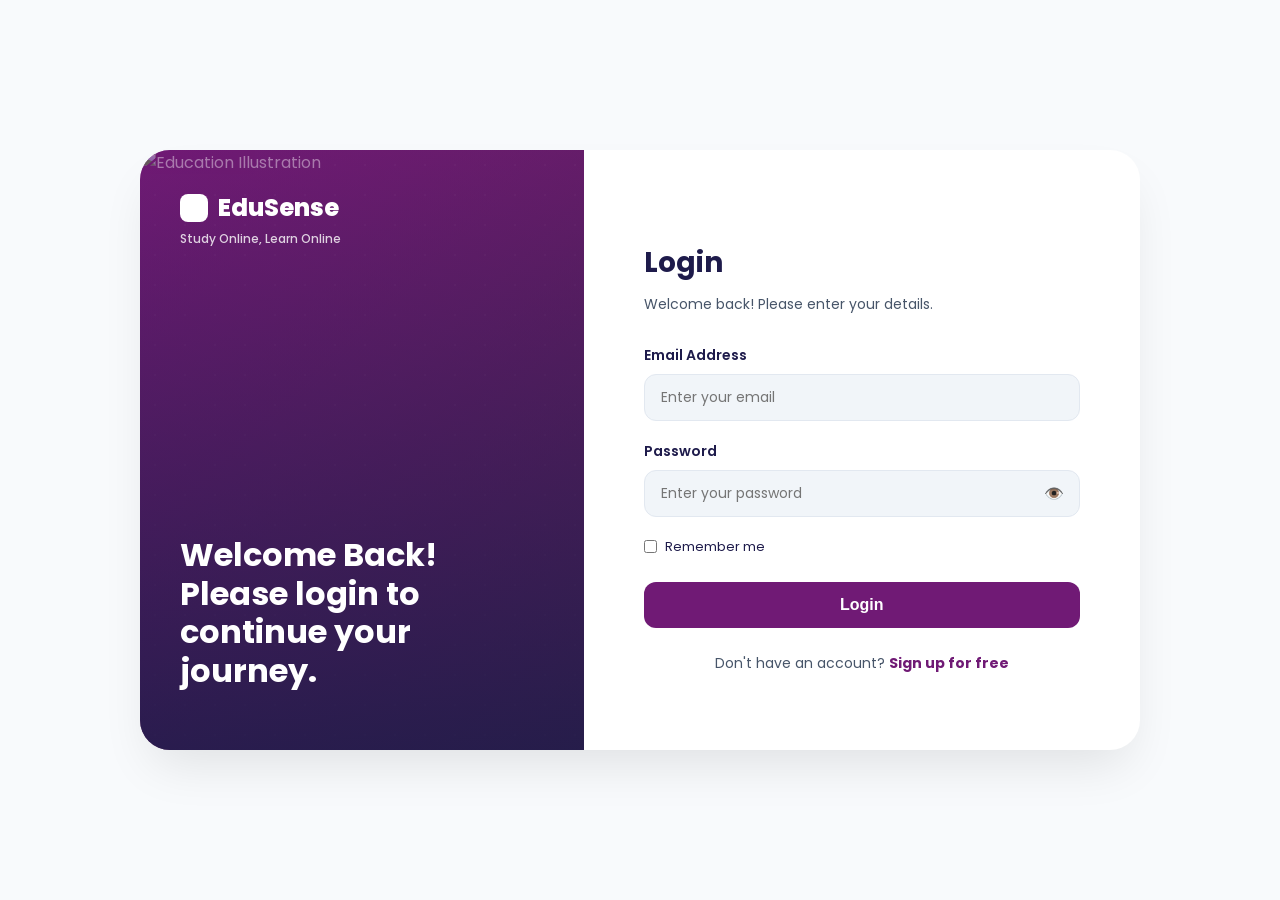
==== commit 65175b38: "fixed fronted Api" ====
--- a/subject-detail.html
+++ b/subject-detail.html
@@ -59,8 +59,10 @@
         </section>
     </main>
 
-    <script src="api.js"></script>
-    <script>
+    <script type="module">
+import { api, fetchAPI } from './api.js';
+
+
         const hamburger = document.getElementById('hamburger');
         const navLinks = document.querySelector('.nav-links');
         const dropdown = document.querySelector('.dropdown > a');
@@ -88,8 +90,15 @@
         async function loadUnits() {
             const user = await api.requireAuth();
             if (!user) return;
+            
+            const response = await fetchAPI(`/learning/subjects/${subject}/units/`);
 
-            const units = await fetchAPI(`/learning/subjects/${subject}/units/`);
+            if (!response.success) {
+                // show error
+                return;
+            }
+
+            const units = response.data;    
             const loading = document.getElementById('loading');
             const grid = document.getElementById('unitsGrid');
             const count = document.getElementById('unitCount');
